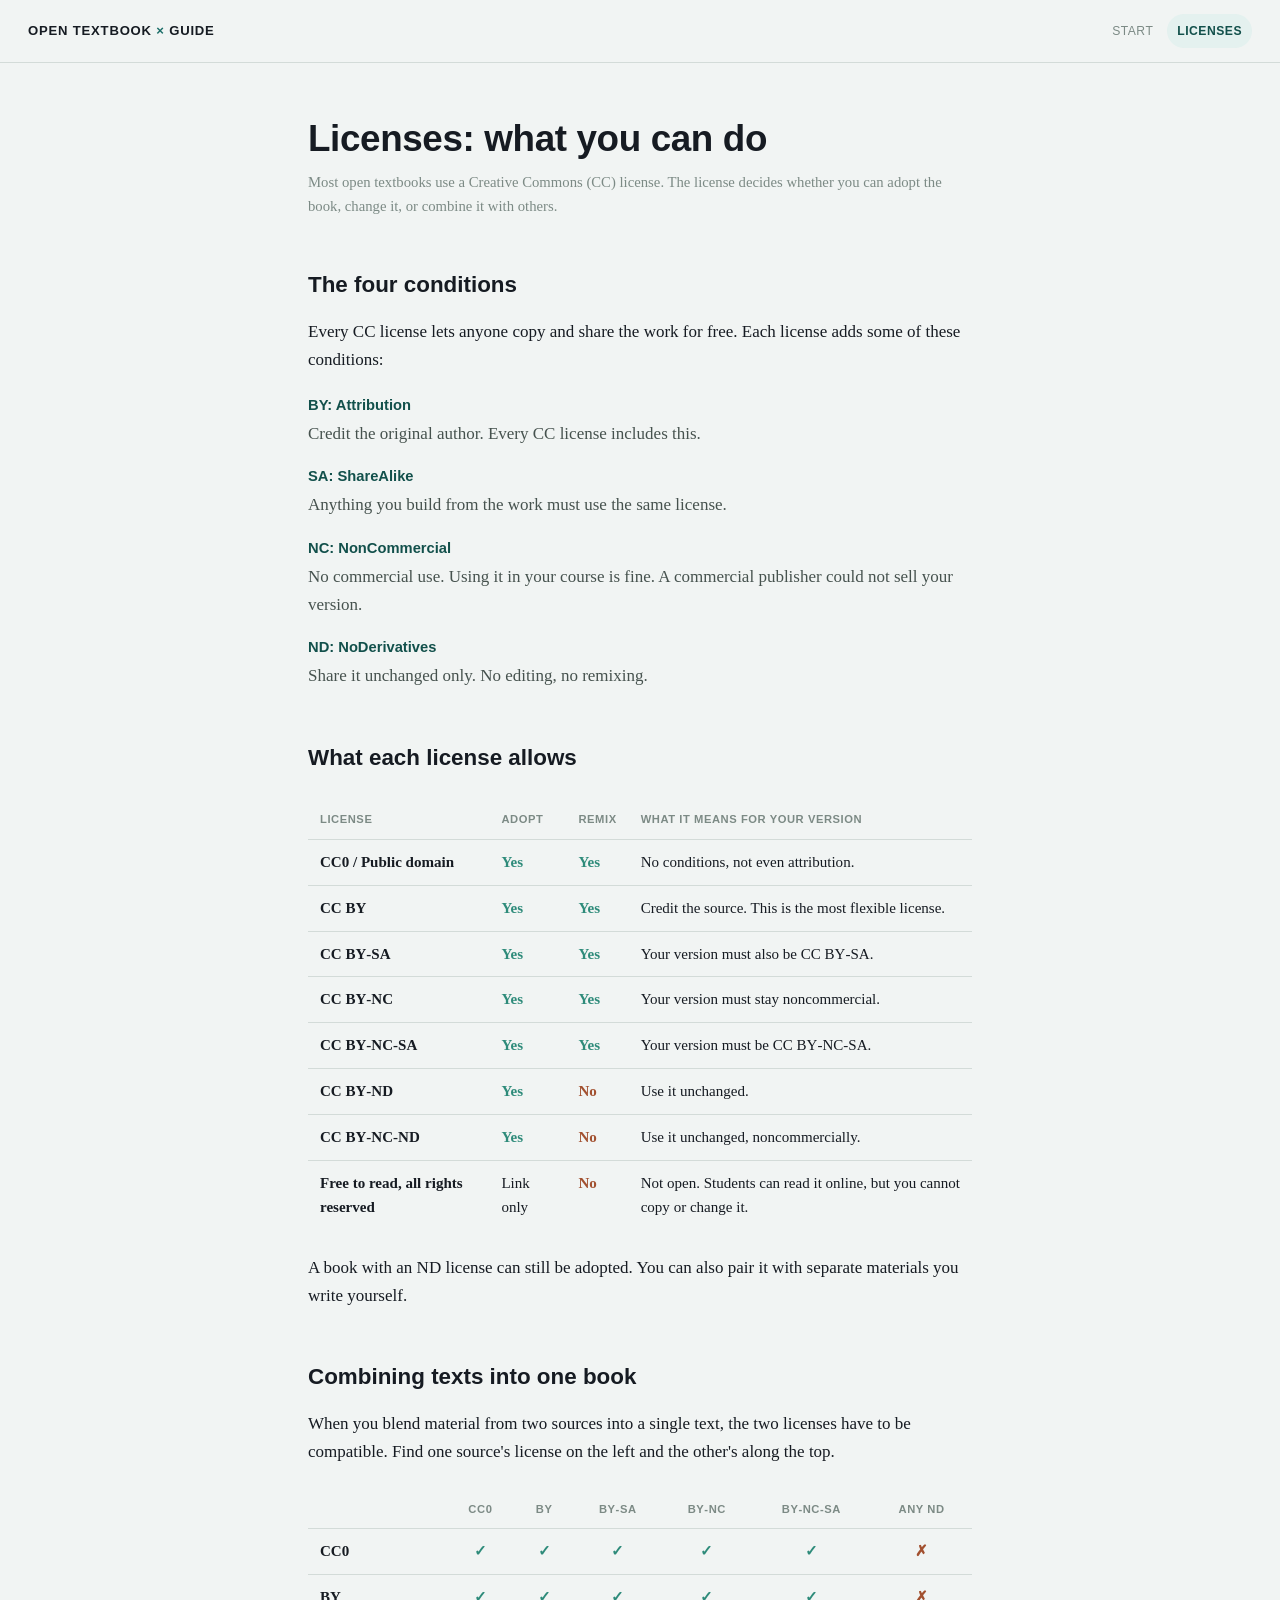
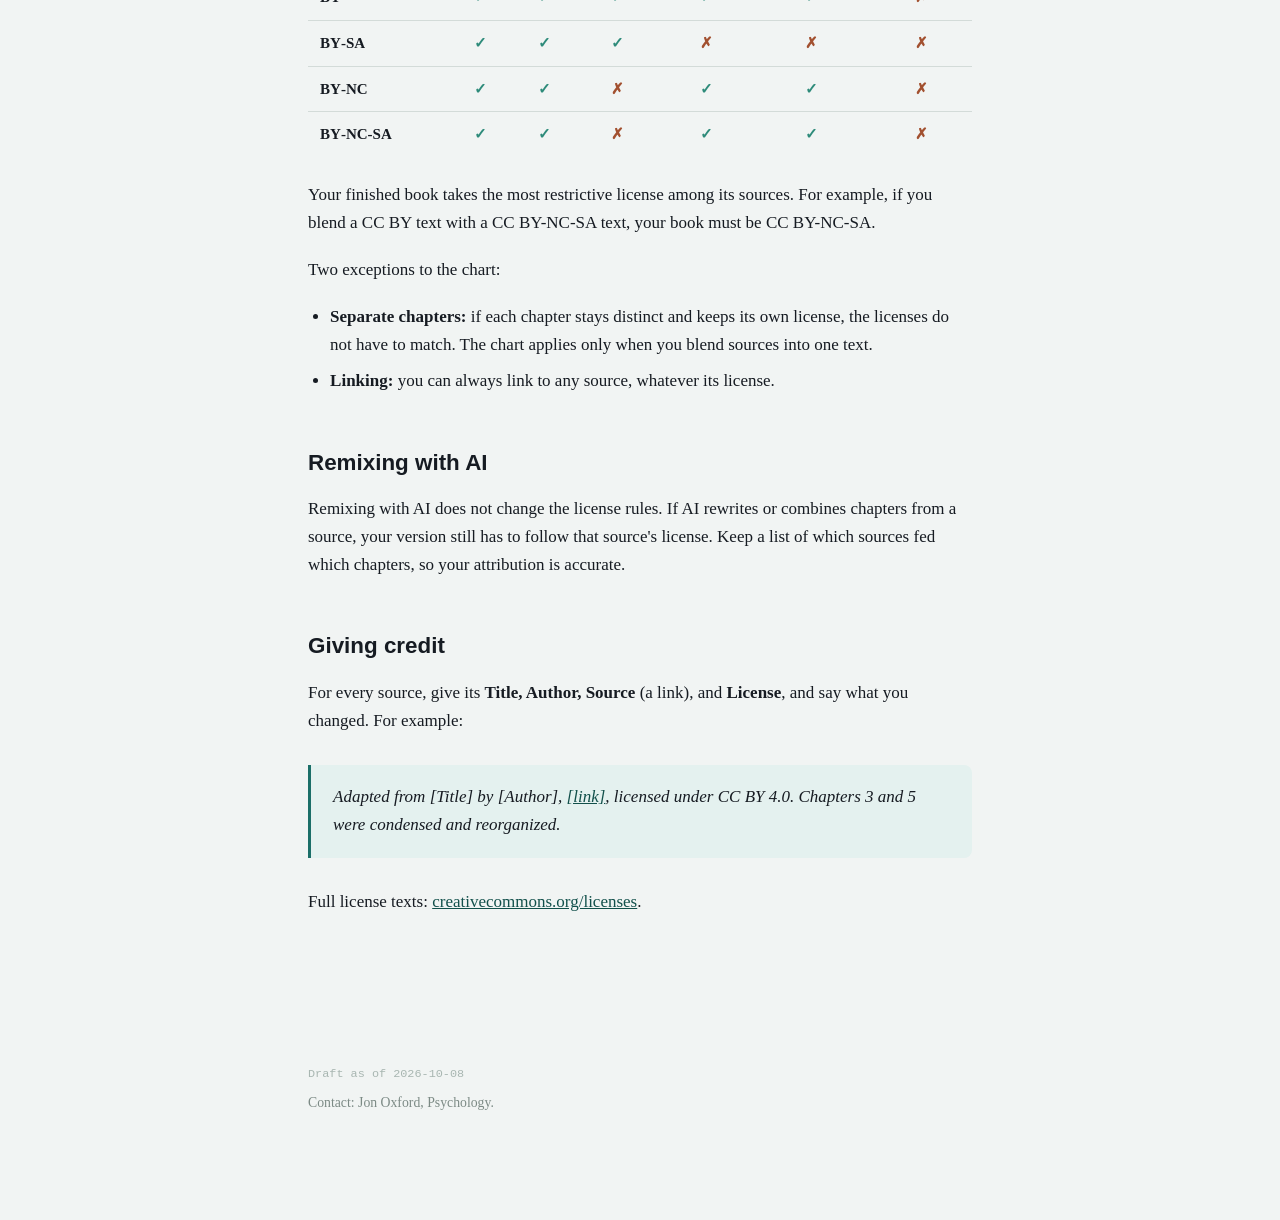
==== licenses.html @ af6b131f "Start OER guide: logs, start page, licenses page Co-Authored-By: Claude Opus 5.5 <noreply@anthropic." ====
<!doctype html>
<meta charset="utf-8">
<meta name="viewport" content="width=device-width, initial-scale=1">
<title>Licenses — Open Textbook Guide</title>
<link rel="stylesheet" href="shared.css">

<div class="topbar">
  <a class="mast" href="index.html">Open Textbook <span>×</span> Guide</a>
  <nav class="toc" id="toc">
    <a href="index.html">Start</a>
    <a href="licenses.html" class="current">Licenses</a>
  </nav>
</div>

<div class="page">
  <div class="page-head"><h1 class="page-title">Licenses: what you can do</h1></div>
  <p class="page-sub">Most open textbooks use a Creative Commons (CC) license. The license decides whether you can adopt the book, change it, or combine it with others.</p>

  <h2 class="section-title">The four conditions</h2>
  <p>Every CC license lets anyone copy and share the work for free. Each license adds some of these conditions:</p>
  <dl class="glossary">
    <dt>BY: Attribution</dt>
    <dd>Credit the original author. Every CC license includes this.</dd>
    <dt>SA: ShareAlike</dt>
    <dd>Anything you build from the work must use the same license.</dd>
    <dt>NC: NonCommercial</dt>
    <dd>No commercial use. Using it in your course is fine. A commercial publisher could not sell your version.</dd>
    <dt>ND: NoDerivatives</dt>
    <dd>Share it unchanged only. No editing, no remixing.</dd>
  </dl>

  <h2 class="section-title">What each license allows</h2>
  <div class="tablewrap">
    <table>
      <tr><th>License</th><th>Adopt</th><th>Remix</th><th>What it means for your version</th></tr>
      <tr><td><strong>CC0 / Public domain</strong></td><td class="yes">Yes</td><td class="yes">Yes</td><td>No conditions, not even attribution.</td></tr>
      <tr><td><strong>CC BY</strong></td><td class="yes">Yes</td><td class="yes">Yes</td><td>Credit the source. This is the most flexible license.</td></tr>
      <tr><td><strong>CC BY&#8209;SA</strong></td><td class="yes">Yes</td><td class="yes">Yes</td><td>Your version must also be CC BY&#8209;SA.</td></tr>
      <tr><td><strong>CC BY&#8209;NC</strong></td><td class="yes">Yes</td><td class="yes">Yes</td><td>Your version must stay noncommercial.</td></tr>
      <tr><td><strong>CC BY&#8209;NC&#8209;SA</strong></td><td class="yes">Yes</td><td class="yes">Yes</td><td>Your version must be CC BY&#8209;NC&#8209;SA.</td></tr>
      <tr><td><strong>CC BY&#8209;ND</strong></td><td class="yes">Yes</td><td class="no">No</td><td>Use it unchanged.</td></tr>
      <tr><td><strong>CC BY&#8209;NC&#8209;ND</strong></td><td class="yes">Yes</td><td class="no">No</td><td>Use it unchanged, noncommercially.</td></tr>
      <tr><td><strong>Free to read, all rights reserved</strong></td><td>Link only</td><td class="no">No</td><td>Not open. Students can read it online, but you cannot copy or change it.</td></tr>
    </table>
  </div>
  <p>A book with an ND license can still be adopted. You can also pair it with separate materials you write yourself.</p>

  <h2 class="section-title">Combining texts into one book</h2>
  <p>When you blend material from two sources into a single text, the two licenses have to be compatible. Find one source's license on the left and the other's along the top.</p>
  <div class="tablewrap">
    <table class="compat">
      <tr><th></th><th>CC0</th><th>BY</th><th>BY&#8209;SA</th><th>BY&#8209;NC</th><th>BY&#8209;NC&#8209;SA</th><th>Any ND</th></tr>
      <tr><td><strong>CC0</strong></td><td class="yes">✓</td><td class="yes">✓</td><td class="yes">✓</td><td class="yes">✓</td><td class="yes">✓</td><td class="no">✗</td></tr>
      <tr><td><strong>BY</strong></td><td class="yes">✓</td><td class="yes">✓</td><td class="yes">✓</td><td class="yes">✓</td><td class="yes">✓</td><td class="no">✗</td></tr>
      <tr><td><strong>BY&#8209;SA</strong></td><td class="yes">✓</td><td class="yes">✓</td><td class="yes">✓</td><td class="no">✗</td><td class="no">✗</td><td class="no">✗</td></tr>
      <tr><td><strong>BY&#8209;NC</strong></td><td class="yes">✓</td><td class="yes">✓</td><td class="no">✗</td><td class="yes">✓</td><td class="yes">✓</td><td class="no">✗</td></tr>
      <tr><td><strong>BY&#8209;NC&#8209;SA</strong></td><td class="yes">✓</td><td class="yes">✓</td><td class="no">✗</td><td class="yes">✓</td><td class="yes">✓</td><td class="no">✗</td></tr>
    </table>
  </div>
  <p>Your finished book takes the most restrictive license among its sources. For example, if you blend a CC BY text with a CC BY-NC-SA text, your book must be CC BY-NC-SA.</p>
  <p>Two exceptions to the chart:</p>
  <ul>
    <li><strong>Separate chapters:</strong> if each chapter stays distinct and keeps its own license, the licenses do not have to match. The chart applies only when you blend sources into one text.</li>
    <li><strong>Linking:</strong> you can always link to any source, whatever its license.</li>
  </ul>

  <h2 class="section-title">Remixing with AI</h2>
  <p>Remixing with AI does not change the license rules. If AI rewrites or combines chapters from a source, your version still has to follow that source's license. Keep a list of which sources fed which chapters, so your attribution is accurate.</p>

  <h2 class="section-title">Giving credit</h2>
  <p>For every source, give its <strong>Title, Author, Source</strong> (a link), and <strong>License</strong>, and say what you changed. For example:</p>
  <div class="pullquote">Adapted from <em>[Title]</em> by [Author], <a href="#">[link]</a>, licensed under CC BY 4.0. Chapters 3 and 5 were condensed and reorganized.</div>
  <p>Full license texts: <a href="https://creativecommons.org/licenses/">creativecommons.org/licenses</a>.</p>
</div>

<footer class="pagefoot">
  <div class="snap">Draft as of 2026-10-08</div>
  <p>Contact: Jon Oxford, Psychology.</p>
</footer>
---- shared.css ----
:root {
  color-scheme: light;
  --bg: #F1F4F3;
  --bg-alt: #E7ECEA;
  --panel: #FFFFFF;
  --ink: #161B22;
  --ink-soft: #46524E;
  --ink-faint: #7C8A85;
  --accent: #1B6E68;
  --accent-strong: #12504B;
  --accent-soft: #E4F1EF;
  --line: #D3DBD8;
  --rule: #A8B6B1;
  --tier1: #4C7EA8; --tier1-soft: #E5EDF3;
  --tier2: #2E8B7A; --tier2-soft: #E1F0EC;
  --tier3: #B4791E; --tier3-soft: #F5EAD7;
  --tier4: #A2502F; --tier4-soft: #F3E2DA;
}
/* Locked to light mode — this site does not follow OS/browser dark-mode preference. */

* { box-sizing: border-box; }
html { scroll-behavior: smooth; }
@media (prefers-reduced-motion: reduce) { html { scroll-behavior: auto; } }
body {
  margin: 0;
  background: var(--bg);
  color: var(--ink);
  font-family: Charter, "Iowan Old Style", Georgia, serif;
  font-size: 17px;
  line-height: 1.65;
}
::selection { background: var(--accent-soft); color: var(--accent-strong); }
.font-mast { font-family: "Futura", "Century Gothic", "Avenir Next", "Segoe UI", sans-serif; }
.font-mono { font-family: ui-monospace, "SF Mono", "Cascadia Mono", Consolas, monospace; }
a { color: var(--accent-strong); }
@media (prefers-color-scheme: dark) { a { color: var(--accent); } }
:root[data-theme="dark"] a { color: var(--accent); }
:root[data-theme="light"] a { color: var(--accent-strong); }

/* Top bar */
.topbar {
  position: sticky; top: 0; z-index: 20;
  display: flex; align-items: center; justify-content: space-between; gap: 16px;
  padding: 14px 28px;
  background: color-mix(in srgb, var(--bg) 88%, transparent);
  backdrop-filter: blur(8px);
  border-bottom: 1px solid var(--line);
}
.mast {
  font-family: "Futura", "Century Gothic", "Avenir Next", "Segoe UI", sans-serif;
  font-weight: 700; font-size: 0.82rem; letter-spacing: 0.06em; text-transform: uppercase;
  white-space: nowrap; text-decoration: none; color: var(--ink);
}
.mast span { color: var(--accent); }
nav.toc {
  display: flex; gap: 4px; overflow-x: auto;
  font-family: "Futura", "Century Gothic", "Avenir Next", "Segoe UI", sans-serif;
}
nav.toc a {
  white-space: nowrap; text-decoration: none; color: var(--ink-faint);
  font-size: 0.76rem; letter-spacing: 0.04em; text-transform: uppercase;
  padding: 7px 10px; border-radius: 100px;
  transition: color 0.15s ease, background-color 0.15s ease;
}
nav.toc a:hover { color: var(--ink); background: var(--bg-alt); }
nav.toc a.current { color: var(--accent-strong); background: var(--accent-soft); font-weight: 700; }
@media (prefers-color-scheme: dark) { nav.toc a.current { color: var(--accent); } }
:root[data-theme="dark"] nav.toc a.current { color: var(--accent); }

.page {
  max-width: 720px; margin: 0 auto; padding: 56px 28px 90px;
}
.page-head { display: flex; align-items: baseline; gap: 14px; margin-bottom: 8px; }
.page-num {
  font-family: ui-monospace, "SF Mono", "Cascadia Mono", Consolas, monospace;
  font-size: 0.82rem; color: var(--accent);
  border: 1px solid var(--line); border-radius: 6px; padding: 2px 7px;
}
h1.page-title {
  font-family: "Futura", "Century Gothic", "Avenir Next", "Segoe UI", sans-serif;
  font-weight: 700; font-size: clamp(1.7rem, 4vw, 2.3rem); line-height: 1.1;
  letter-spacing: -0.01em; margin: 0; text-wrap: balance;
}
.page-sub { color: var(--ink-faint); font-size: 0.92rem; margin: 10px 0 36px; }
h2.section-title {
  font-family: "Futura", "Century Gothic", "Avenir Next", "Segoe UI", sans-serif;
  font-weight: 700; font-size: 1.4rem; margin: 2.2em 0 0.6em; text-wrap: balance;
}
h3 {
  font-family: "Futura", "Century Gothic", "Avenir Next", "Segoe UI", sans-serif;
  font-weight: 700; font-size: 1.02rem; margin: 1.8em 0 0.6em; color: var(--accent-strong);
}
@media (prefers-color-scheme: dark) { h3 { color: var(--accent); } }
:root[data-theme="dark"] h3 { color: var(--accent); }
p { margin: 0 0 1.1em; }
ul, ol { padding-left: 1.3em; margin: 0 0 1.2em; }
li { margin-bottom: 0.5em; }
strong { color: var(--ink); }

.pullquote {
  margin: 1.8em 0; padding: 18px 22px; border-left: 3px solid var(--accent);
  background: var(--accent-soft); border-radius: 0 8px 8px 0; font-style: italic; color: var(--ink);
}
.pullquote cite {
  display: block; margin-top: 10px; font-style: normal;
  font-family: ui-monospace, "SF Mono", "Cascadia Mono", Consolas, monospace;
  font-size: 0.78rem; color: var(--ink-faint);
}

.tablewrap { overflow-x: auto; margin: 1.4em 0; }
table { width: 100%; border-collapse: collapse; font-size: 0.94rem; }
th, td { text-align: left; padding: 10px 12px; border-bottom: 1px solid var(--line); vertical-align: top; }
th {
  font-family: "Futura", "Century Gothic", "Avenir Next", "Segoe UI", sans-serif;
  font-size: 0.7rem; text-transform: uppercase; letter-spacing: 0.05em; color: var(--ink-faint);
}
tr:last-child td { border-bottom: none; }

.notthis { border-collapse: collapse; width: 100%; }
.notthis td { padding: 11px 14px; border-bottom: 1px solid var(--line); }
.notthis td:first-child { color: var(--ink-faint); text-decoration: line-through; text-decoration-color: var(--line); width: 44%; }
.notthis td:last-child { color: var(--ink); font-weight: 600; }

.stepper { display: flex; gap: 12px; margin: 1.8em 0 2.2em; }
.step { flex: 1; border-radius: 10px; padding: 16px 14px; background: var(--step-soft); border: 1px solid var(--line); }
.step .ring { width: 26px; height: 26px; border-radius: 50%; border: 3px solid var(--step-c); margin-bottom: 12px; }
.step .tname { font-family: "Futura", "Century Gothic", "Avenir Next", "Segoe UI", sans-serif; font-weight: 700; font-size: 0.92rem; color: var(--step-c); margin-bottom: 6px; }
.step .tdesc { font-size: 0.82rem; color: var(--ink-soft); line-height: 1.5; }
@media (max-width: 640px) { .stepper { flex-direction: column; } }

.taglist { display: flex; flex-wrap: wrap; gap: 8px; margin: 1.2em 0; }
.tag {
  font-family: ui-monospace, "SF Mono", "Cascadia Mono", Consolas, monospace;
  font-size: 0.76rem; padding: 4px 10px; border-radius: 100px;
  background: var(--bg-alt); border: 1px solid var(--line); color: var(--ink-soft);
}

.glossary dt {
  font-family: "Futura", "Century Gothic", "Avenir Next", "Segoe UI", sans-serif;
  font-weight: 700; font-size: 0.92rem; color: var(--accent-strong); margin-top: 1.1em;
}
@media (prefers-color-scheme: dark) { .glossary dt { color: var(--accent); } }
:root[data-theme="dark"] .glossary dt { color: var(--accent); }
.glossary dd { margin: 3px 0 0; color: var(--ink-soft); }

/* Cards (activities, resources, courses) */
.card-grid { display: grid; grid-template-columns: 1fr; gap: 12px; margin: 1.2em 0 2em; }
.card {
  border: 1px solid var(--line); border-radius: 10px; padding: 16px 18px;
  background: var(--panel);
}
.card h4 {
  font-family: "Futura", "Century Gothic", "Avenir Next", "Segoe UI", sans-serif;
  font-size: 1rem; margin: 0 0 6px;
}
.card .meta { display: flex; flex-wrap: wrap; gap: 6px; margin: 8px 0 4px; }
.card .meta .tag { font-size: 0.7rem; }
.card p { margin: 0.4em 0 0; font-size: 0.92rem; color: var(--ink-soft); }
.card .time { font-family: ui-monospace, "SF Mono", "Cascadia Mono", Consolas, monospace; font-size: 0.76rem; color: var(--ink-faint); }

.filterbar {
  display: flex; flex-wrap: wrap; gap: 8px; margin: 0 0 1.6em;
  font-family: "Futura", "Century Gothic", "Avenir Next", "Segoe UI", sans-serif;
}
.filterbtn {
  border: 1px solid var(--line); background: var(--panel); color: var(--ink-soft);
  border-radius: 100px; padding: 7px 14px; font-size: 0.78rem; cursor: pointer;
  transition: all 0.15s ease; font-family: inherit;
}
.filterbtn:hover { border-color: var(--accent); color: var(--ink); }
.filterbtn.active { background: var(--accent-soft); border-color: var(--accent); color: var(--accent-strong); font-weight: 700; }
@media (prefers-color-scheme: dark) { .filterbtn.active { color: var(--accent); } }
:root[data-theme="dark"] .filterbtn.active { color: var(--accent); }
.card.hidden { display: none; }

.statuspill {
  display: inline-flex; align-items: center; gap: 5px;
  font-family: ui-monospace, "SF Mono", "Cascadia Mono", Consolas, monospace;
  font-size: 0.68rem; font-weight: 700; text-transform: uppercase; letter-spacing: 0.05em;
  padding: 2px 8px; border-radius: 100px;
}
.statuspill.done { background: var(--accent-soft); color: var(--accent-strong); }
@media (prefers-color-scheme: dark) { .statuspill.done { color: var(--accent); } }
:root[data-theme="dark"] .statuspill.done { color: var(--accent); }
.statuspill.progress { background: var(--tier3-soft); color: var(--tier3); }
.statuspill.idea { background: var(--bg-alt); color: var(--ink-faint); border: 1px solid var(--line); }

footer.pagefoot {
  max-width: 720px; margin: 0 auto; padding: 40px 28px 90px;
  color: var(--ink-faint); font-size: 0.86rem;
}
footer.pagefoot .snap {
  font-family: ui-monospace, "SF Mono", "Cascadia Mono", Consolas, monospace;
  font-size: 0.74rem; color: var(--rule); margin-bottom: 8px;
}

/* Competency concept cards + naive/competent comparison */
.concept {
  border: 1px solid var(--line); border-radius: 12px; padding: 20px 22px; margin: 1.2em 0 1.6em;
  background: var(--panel);
}
.concept-num {
  display: inline-flex; align-items: center; justify-content: center;
  width: 26px; height: 26px; border-radius: 50%; background: var(--accent-soft); color: var(--accent-strong);
  font-family: ui-monospace, "SF Mono", "Cascadia Mono", Consolas, monospace; font-weight: 700; font-size: 0.82rem;
  margin-right: 8px;
}
@media (prefers-color-scheme: dark) { .concept-num { color: var(--accent); } }
.concept h3 { margin-top: 0; display: inline; font-size: 1.08rem; }
details.disclosure {
  margin-top: 14px; border-top: 1px solid var(--line); padding-top: 10px;
}
details.disclosure summary {
  cursor: pointer; font-family: "Futura", "Century Gothic", "Avenir Next", "Segoe UI", sans-serif;
  font-size: 0.82rem; font-weight: 700; color: var(--ink-soft); text-transform: uppercase; letter-spacing: 0.03em;
}
.naive-competent { display: grid; grid-template-columns: 1fr 1fr; gap: 14px; margin-top: 12px; }
@media (max-width: 640px) { .naive-competent { grid-template-columns: 1fr; } }
.nc-block { border-radius: 8px; padding: 12px 14px; font-size: 0.9rem; }
.nc-block.naive { background: var(--tier4-soft); }
.nc-block.competent { background: var(--tier2-soft); }
.nc-block .nc-label {
  font-family: "Futura", "Century Gothic", "Avenir Next", "Segoe UI", sans-serif;
  font-weight: 700; font-size: 0.72rem; text-transform: uppercase; letter-spacing: 0.04em; margin-bottom: 6px; display: block;
}
.nc-block.naive .nc-label { color: var(--tier4); }
.nc-block.competent .nc-label { color: var(--tier2); }

.probe-list { counter-reset: probe; list-style: none; padding-left: 0; }
.probe-list li {
  counter-increment: probe; padding: 10px 0 10px 34px; position: relative; border-bottom: 1px solid var(--line);
}
.probe-list li:last-child { border-bottom: none; }
.probe-list li::before {
  content: counter(probe); position: absolute; left: 0; top: 10px;
  width: 22px; height: 22px; border-radius: 50%; background: var(--bg-alt); border: 1px solid var(--line);
  display: flex; align-items: center; justify-content: center;
  font-family: ui-monospace, "SF Mono", "Cascadia Mono", Consolas, monospace; font-size: 0.74rem; color: var(--ink-soft);
}

/* OER site: two-path choice cards and license compatibility grid */
.paths { display: grid; grid-template-columns: 1fr 1fr; gap: 14px; margin: 1.4em 0 2em; }
@media (max-width: 640px) { .paths { grid-template-columns: 1fr; } }
.path { border: 1px solid var(--line); border-top: 3px solid var(--accent); border-radius: 10px; padding: 18px 20px; background: var(--panel); }
.path.remix { border-top-color: var(--tier3); }
.path h3 { margin-top: 0; }
.path p { font-size: 0.94rem; color: var(--ink-soft); }
.yes { color: var(--tier2); font-weight: 700; }
.no { color: var(--tier4); font-weight: 700; }
.compat td, .compat th { text-align: center; }
.compat td:first-child, .compat th:first-child { text-align: left; }
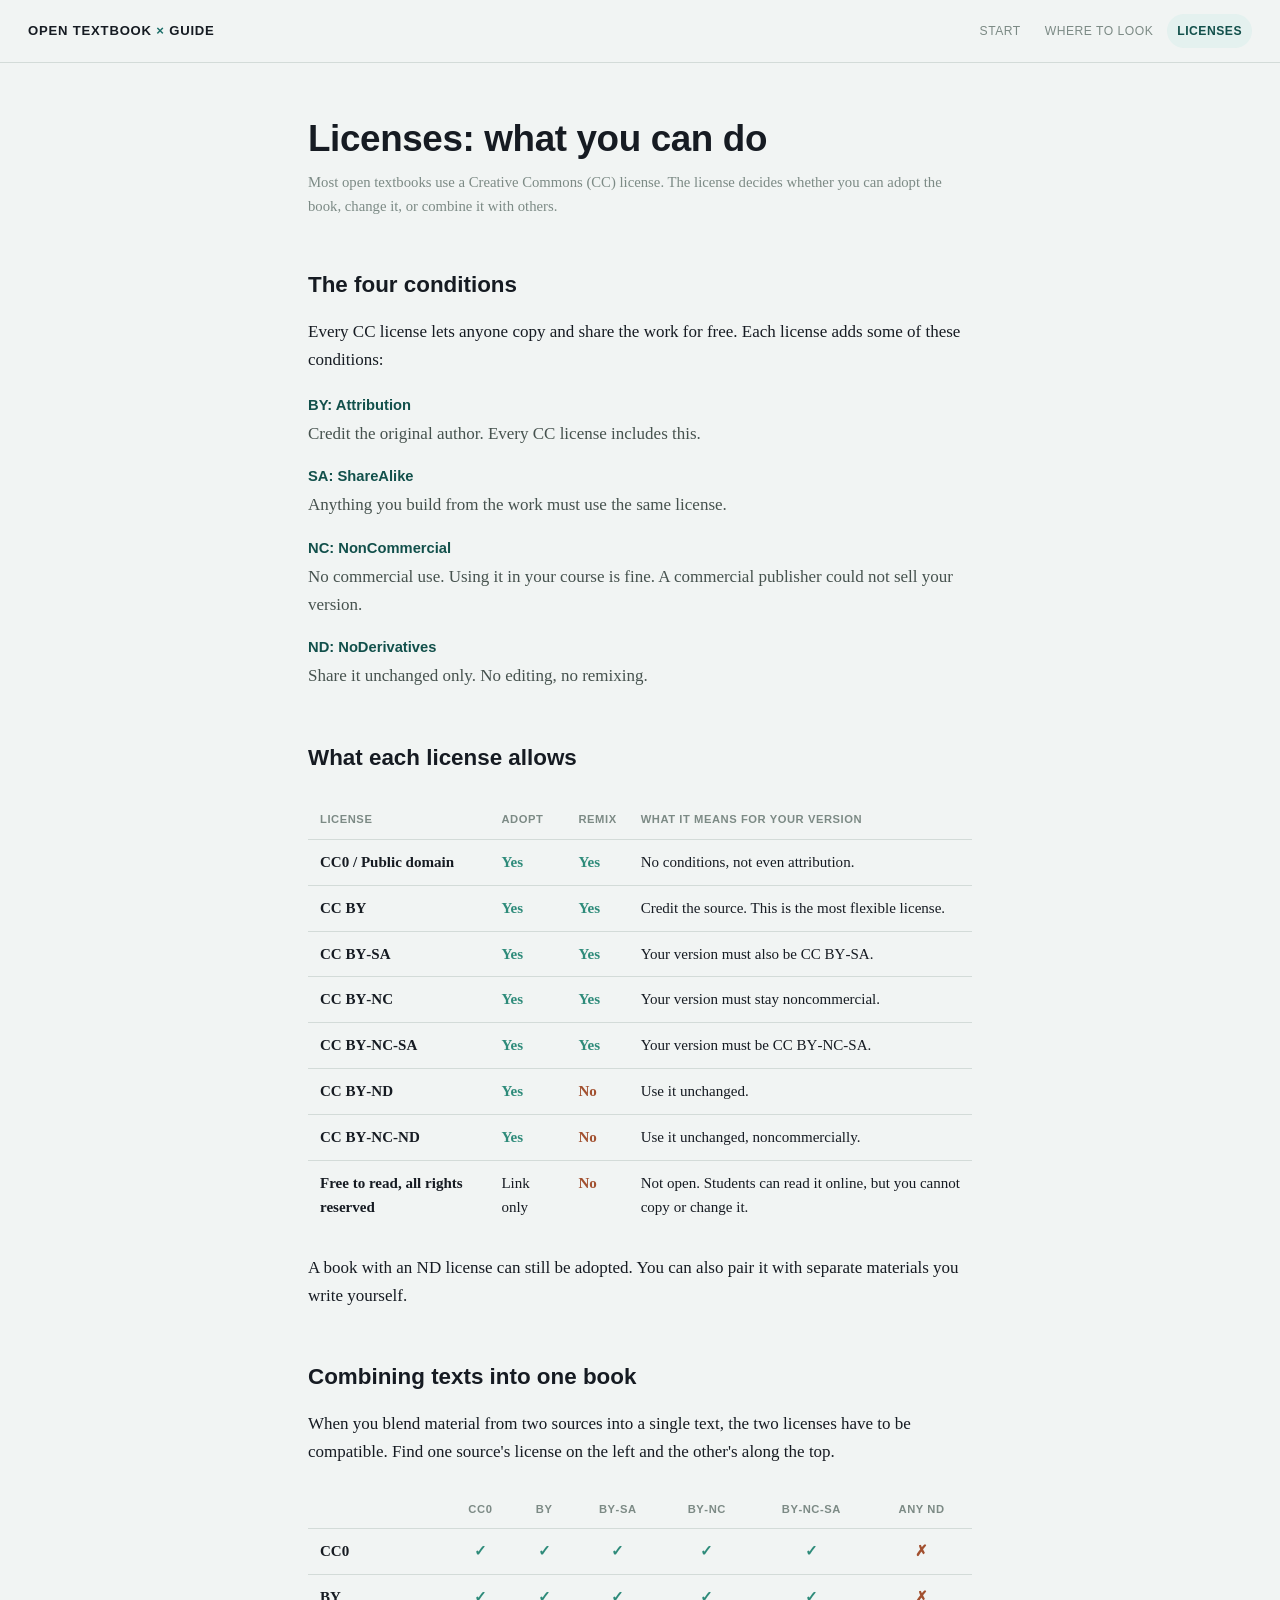
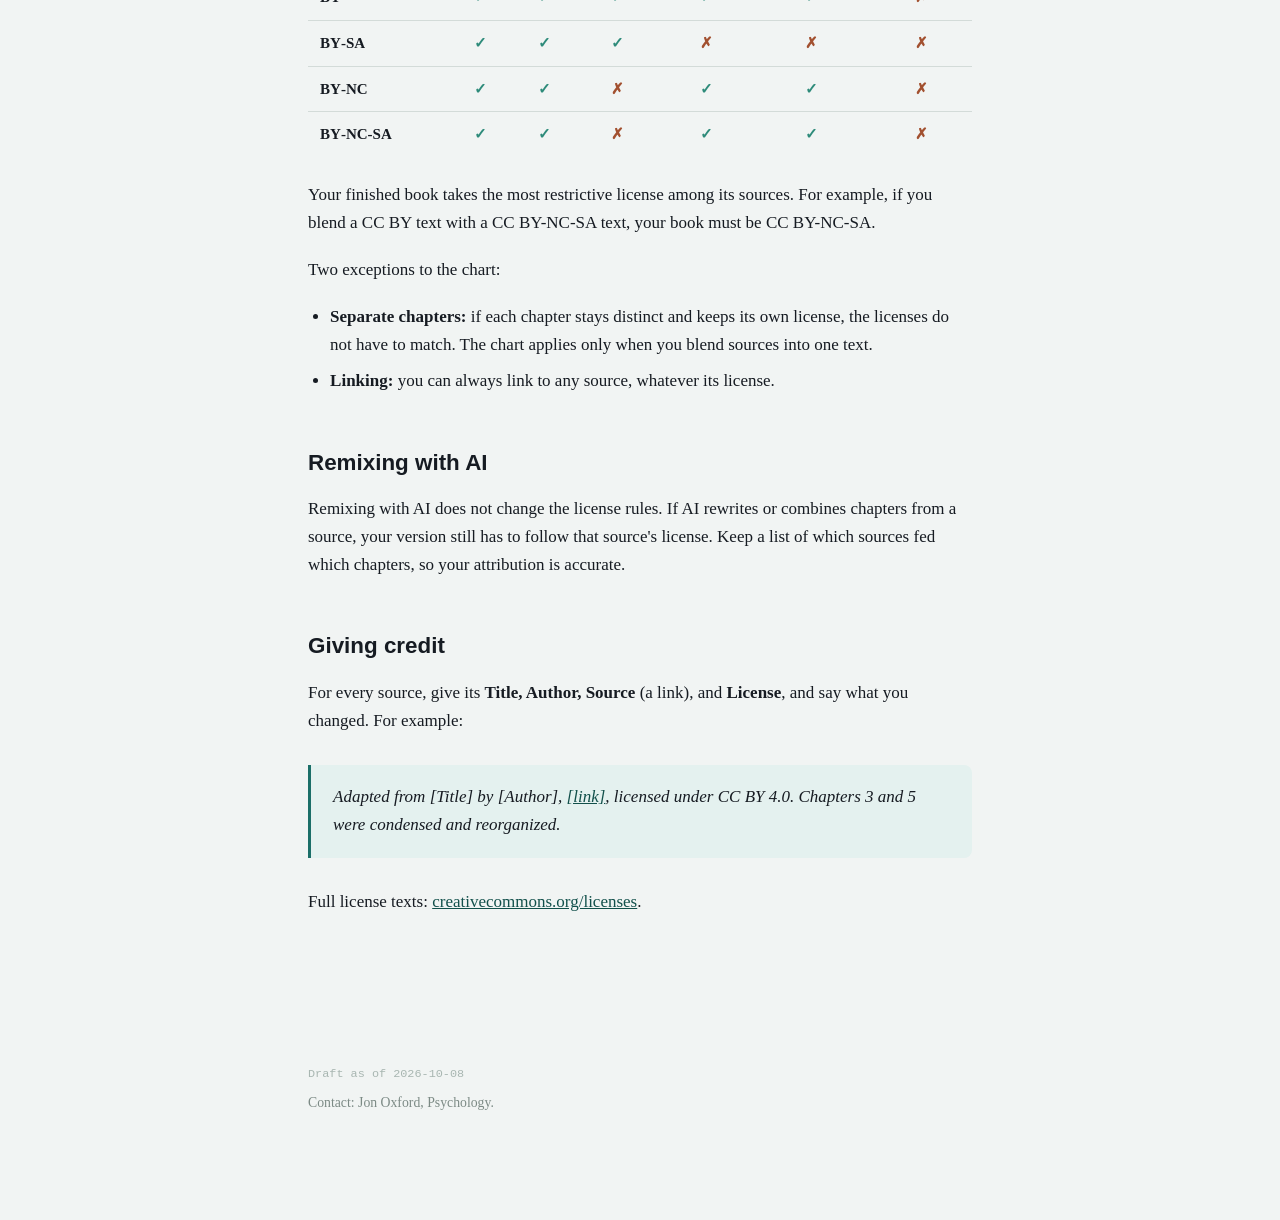
==== commit 381e0c8b: "Add Where to look page; reframe start page around cost and AI use Co-Authored-By: Claude Opus 5.5 <n" ====
--- a/licenses.html
+++ b/licenses.html
@@ -8,6 +8,7 @@
   <a class="mast" href="index.html">Open Textbook <span>×</span> Guide</a>
   <nav class="toc" id="toc">
     <a href="index.html">Start</a>
+    <a href="repositories.html">Where to look</a>
     <a href="licenses.html" class="current">Licenses</a>
   </nav>
 </div>
